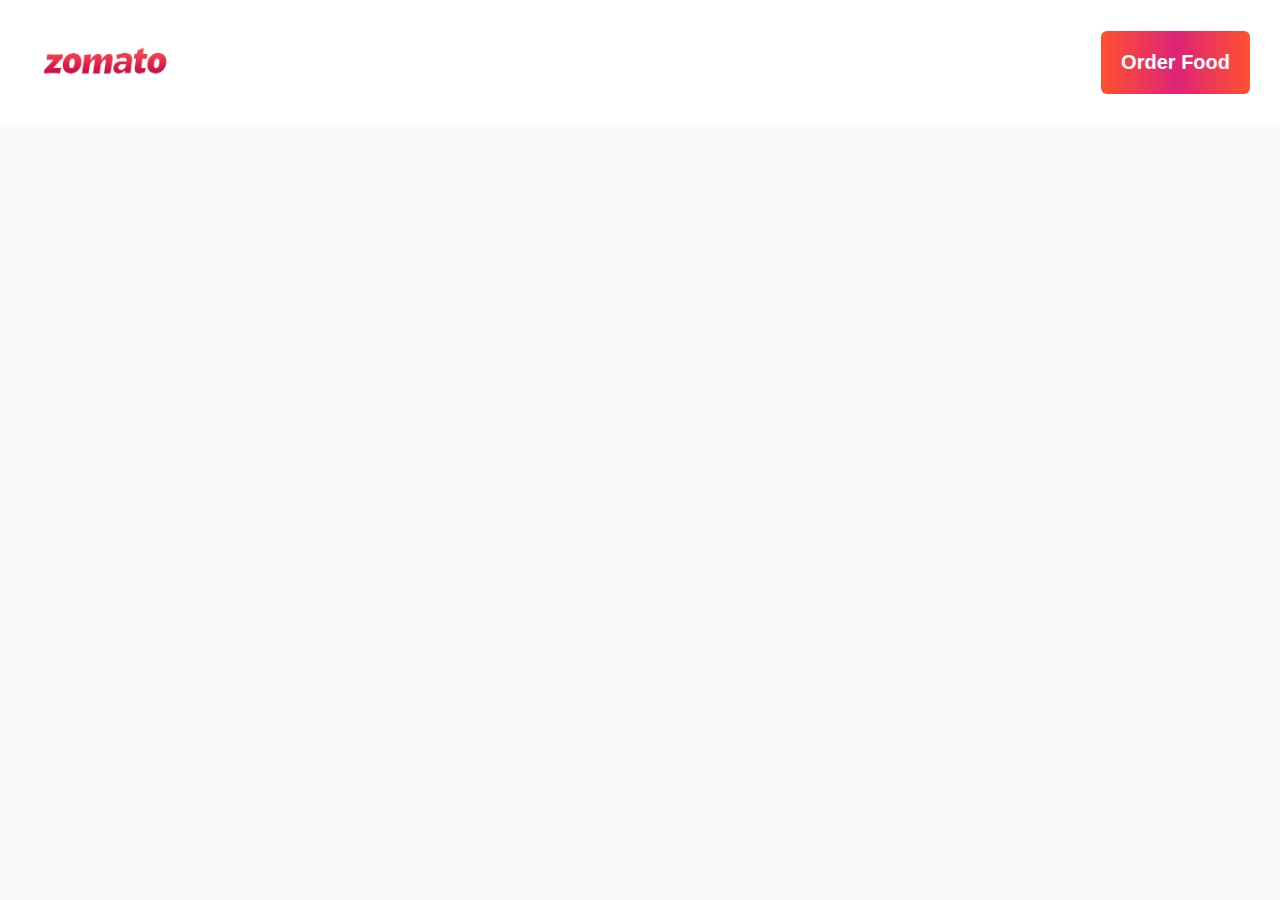
==== index.html @ 4483185e "Added extra styling" ====
<!DOCTYPE html>
<html>
  <head>
    <meta name="viewport" content="width=device-width, initial-scale=1.0">
    <link rel="preconnect" href="https://fonts.googleapis.com">
    <link rel="preconnect" href="https://fonts.gstatic.com" crossorigin>
    <link href="https://fonts.googleapis.com/css2?family=Merriweather:ital,wght@0,300;0,400;0,700;0,900;1,300;1,400;1,700;1,900&display=swap" rel="stylesheet">
    <link rel="stylesheet" href="style.css">
    <title></title>
  </head>
     <body>
       <header>
        <nav class="navbar">
           <div class="navbar_brand">
             <img src="assets/logo.png" alt="logo" class="navbar_logo">
           </div>
           <div class="navbar_nav_items">
               <button class="nav_item">Order Food</button>
           </div>
        </nav>
       </header>
  </body>
</html>
---- style.css ----
*  {
  margin: 0;
  padding: 0;
}

body  {
  font-family: 'Merriweather' , serif;
  background-color: #f9fafc;
}

.navbar {
  display: flex;
  align-items: center;
  justify-content: space-around;
  background-color: #fff;
}

.navbar_brand {
  width: 100px;
}

.navbar_logo {
  width: 100%;
}

.nav_item {
   background-image: linear-gradient(
     to right,
     #ff512f 0%,
     #dd2476 51%,
     #ff512f 100%
     );
     color: #fff;
     border: none;
     padding: 12px;
     border-radius: 6px;
     font-weight: 600;
 }

.nav_item:hover {
  border: 2px solid #ff6767;
  cursor: pointer;
}

 @media (min-width: 768px) {
   .navbar {
     justify-content: space-between;
     padding: 10px 30px;
   }
 }

@media (min-width: 1024px) {
  .navbar_brand {
    width: 150px;
  }
  .nav_item {
    padding: 20px;
    font-size: 20px;
  }
}
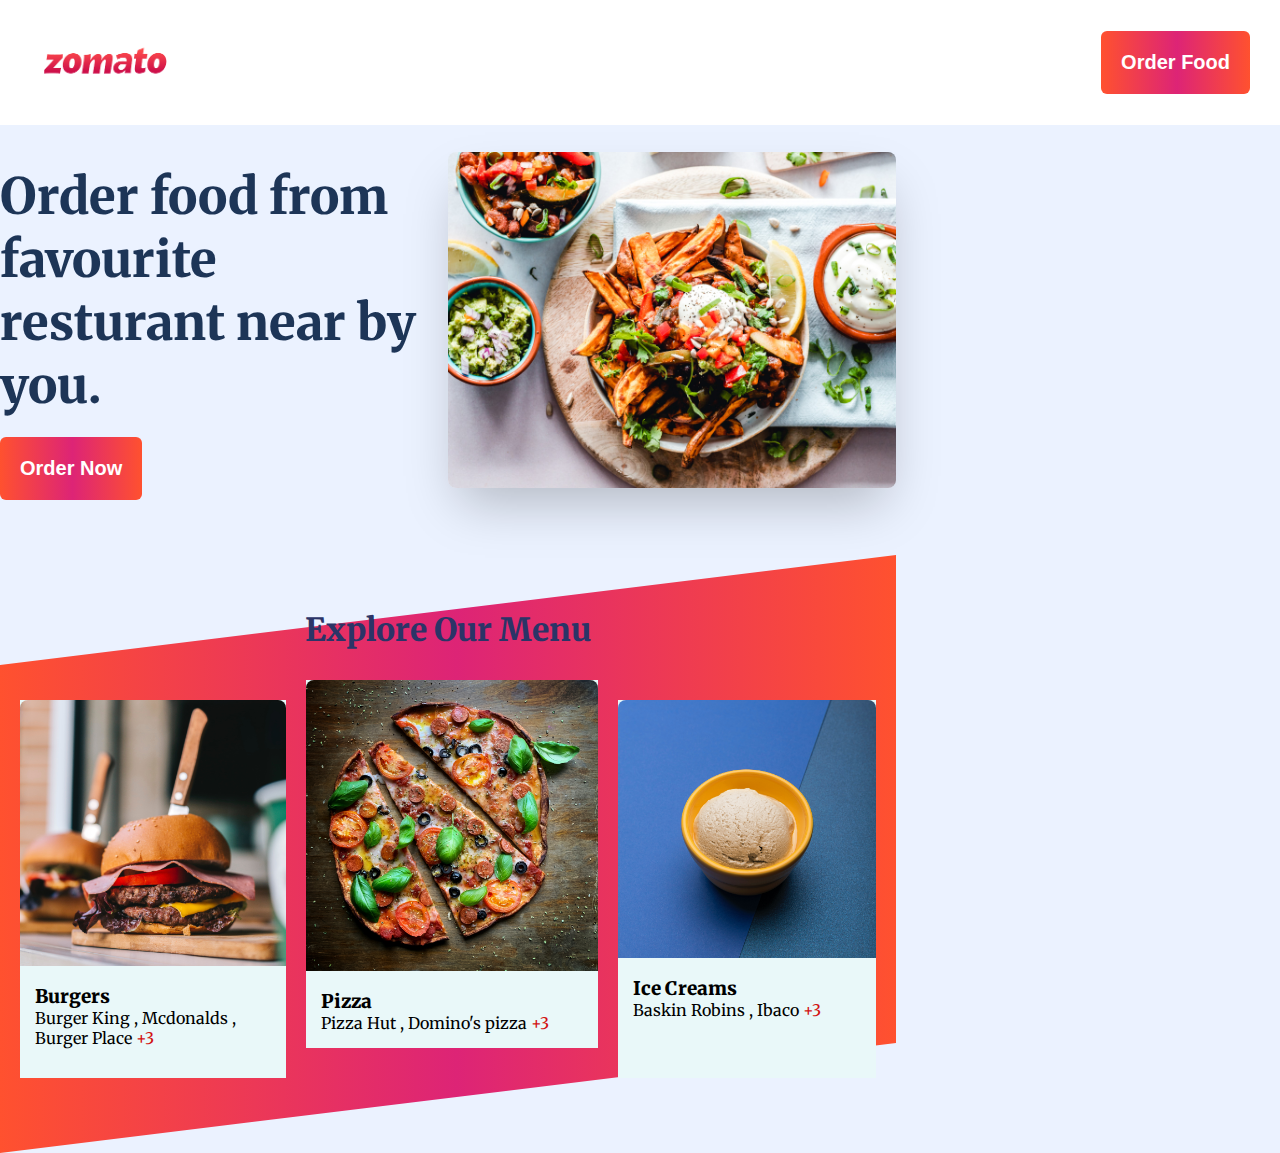
==== commit cbfe683c: "added two sections" ====
--- a/index.html
+++ b/index.html
@@ -15,9 +15,70 @@
              <img src="assets/logo.png" alt="logo" class="navbar_logo">
            </div>
            <div class="navbar_nav_items">
-               <button class="nav_item">Order Food</button>
+               <button class="nav_item button_primary">Order Food</button>
            </div>
         </nav>
        </header>
+       <main class="container">
+        <!---Hero section-->
+         <section class="hero_container">
+            <div class="hero_image_container">
+              <img src="assets/hero.jpg" alt="hero image" class="hero_image">
+            </div>
+            <div class="hero_description">
+              <h1 class="hero_text">
+                Order food from favourite resturant near by you.
+              </h1>
+              <button class="button_primary">Order Now</button>
+            </div>
+         </section>
+   <br>
+   <br>
+   <br>
+   <br>
+
+         <!---Explore menu-->
+         <section class="explore_menu_container">
+           <h1 class="explore_menu_text">Explore Our Menu</h1>
+           <div class="explore_menu_gradient_bg">
+
+           </div>
+           <div class="explore_menu_lists">
+             <!--Burger-->
+            <div class="food_card">
+             <div class="food_card_image_container">
+               <img src="assets/burger.jpg" alt="burger" class="food_image">
+             </div>
+             <div class="food_card_description">
+               <h3 class="food_title"><strong>Burgers</strong></h3>
+               <p> Burger King , Mcdonalds , Burger Place <span style="color:#D21312"> +3 </span> </p>
+             </div>
+            </div>
+
+            <!--pizza-->
+            <div class="food_card" id="pizza_card">
+              <div class="food_card_image_container">
+                <img src="assets/pizza.jpg" alt="pizza" class="food_image">
+              </div>
+              <div class="food_card_description">
+                <h3 class="food_title"><strong>Pizza</strong></h3>
+                <p> Pizza Hut , Domino's pizza <span style="color:#D21312"> +3 </span></p>
+              </div>
+            </div>
+
+            <!--Ice Cream-->
+            <div class="food_card">
+              <div class="food_card_image_container">
+                <img src="assets/iceCream0.jpg" alt="iceCream0" class="food_image">
+              </div>
+              <div class="food_card_description">
+                <h3 class="food_title"><strong>Ice Creams</strong></h3>
+                <p> Baskin Robins , Ibaco <span style="color:#D21312"> +3 </span></p>
+              </div>
+            </div>
+           </div>
+
+         </section>
+       </main>
   </body>
 </html>
--- a/style.css
+++ b/style.css
@@ -5,7 +5,7 @@
 
 body  {
   font-family: 'Merriweather' , serif;
-  background-color: #f9fafc;
+  background-color: #ebf2ff;
 }
 
 .navbar {
@@ -23,7 +23,7 @@
   width: 100%;
 }
 
-.nav_item {
+.button_primary {
    background-image: linear-gradient(
      to right,
      #ff512f 0%,
@@ -42,19 +42,120 @@
   cursor: pointer;
 }
 
- @media (min-width: 768px) {
+.hero_image_container {
+  width: 100%;
+}
+
+.hero_image {
+  border-radius: 8px;
+  width: 100%;
+  box-shadow: 0 25px 50px -12px rgb(0 0 0 / 25%);
+}
+
+.hero_text {
+  font-weight:800;
+  font-size: 32px;
+  margin:20px 0;
+  color: #1d3557;
+}
+
+.food_card_description {
+  padding: 15px;
+}
+
+.food_card {
+  background-color: #E9F8F9;
+}
+
+.food_card_image_container  {
+  width: 100%;
+}
+
+.food_image {
+  border-radius: 8px 8px 0 0 ;
+   width: 100%;
+}
+
+.explore_menu_text {
+  font-weight: 800;
+  font-size: 32px;
+  color: #2B3467;
+  margin-top: 30px;
+  margin-bottom: 20px;
+  text-align: center;
+}
+
+@media (min-width: 768px) {
+   .explore_menu_lists {
+    padding: 20px;
+    margin-top: 30px;
+    display: flex;
+    gap: 15px;
+   }
+
+   .explore_menu_container{
+     position: relative;
+   }
+
+   .explore_menu_gradient_bg {
+     position: absolute;
+     top: 0;
+     left: 0;
+     width: 100%;
+     height: 100%;
+     background-image: linear-gradient(
+     to right,
+     #ff512f 0%,
+     #dd2476 51%,
+     #ff512f 100%
+     );
+     z-index: -3;
+     transform: skewY(-7deg);
+   }
+
+   #pizza_card {
+     margin-top: -20px;
+     margin-bottom: 30px;
+   }
    .navbar {
      justify-content: space-between;
      padding: 10px 30px;
    }
+   .hero_container {
+     margin-top: 20px;
+     display: flex;
+     flex-direction: row-reverse;
+     align-items: center;
+   }
  }
 
 @media (min-width: 1024px) {
+  .container {
+    max-width: 70%;
+  }
+
+  .explore_menu_lists {
+   gap: 20px;
+  }
+
   .navbar_brand {
     width: 150px;
   }
-  .nav_item {
+
+  .button_primary {
     padding: 20px;
     font-size: 20px;
   }
+
+  .hero_description {
+    width: 100%;
+  }
+
+  .hero_text {
+    font-size: 50px;
+  }
+
+  .explore_menu_text {
+    font-weight: 50px;
+  }
 }
